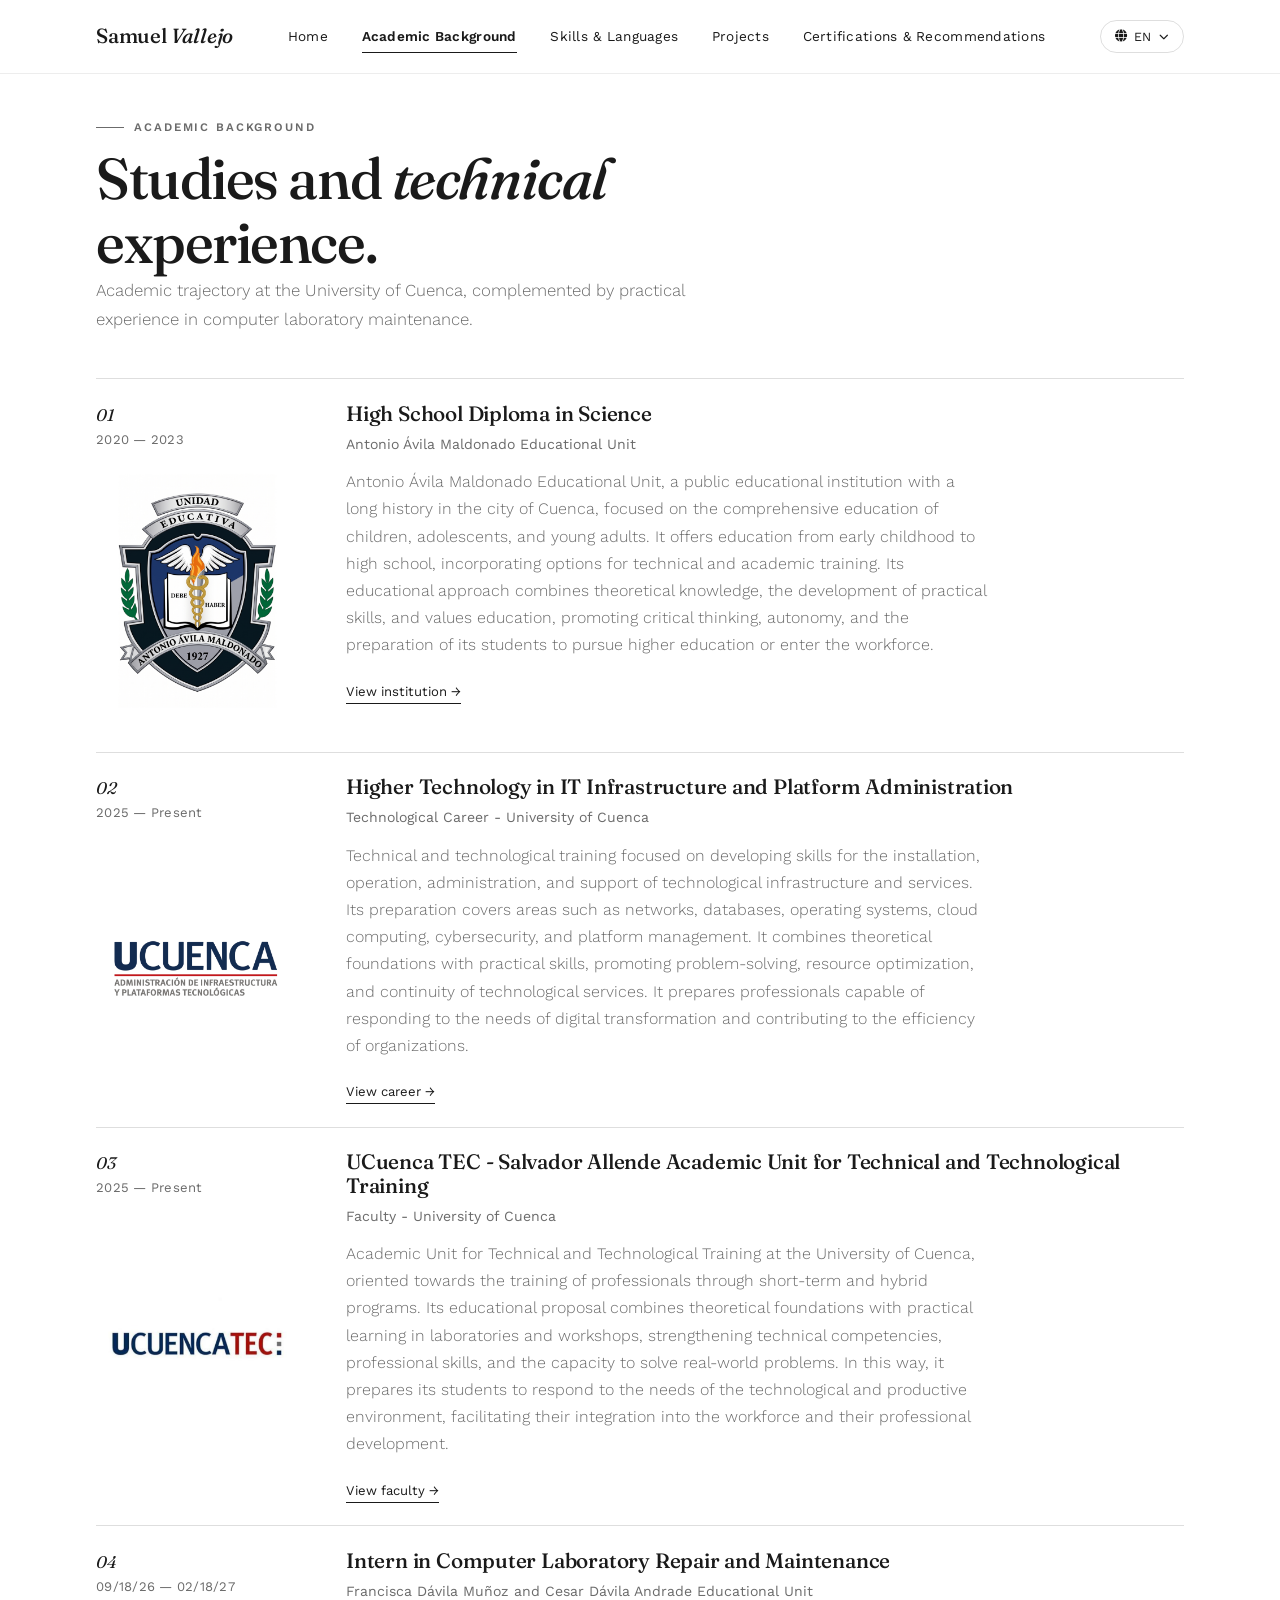
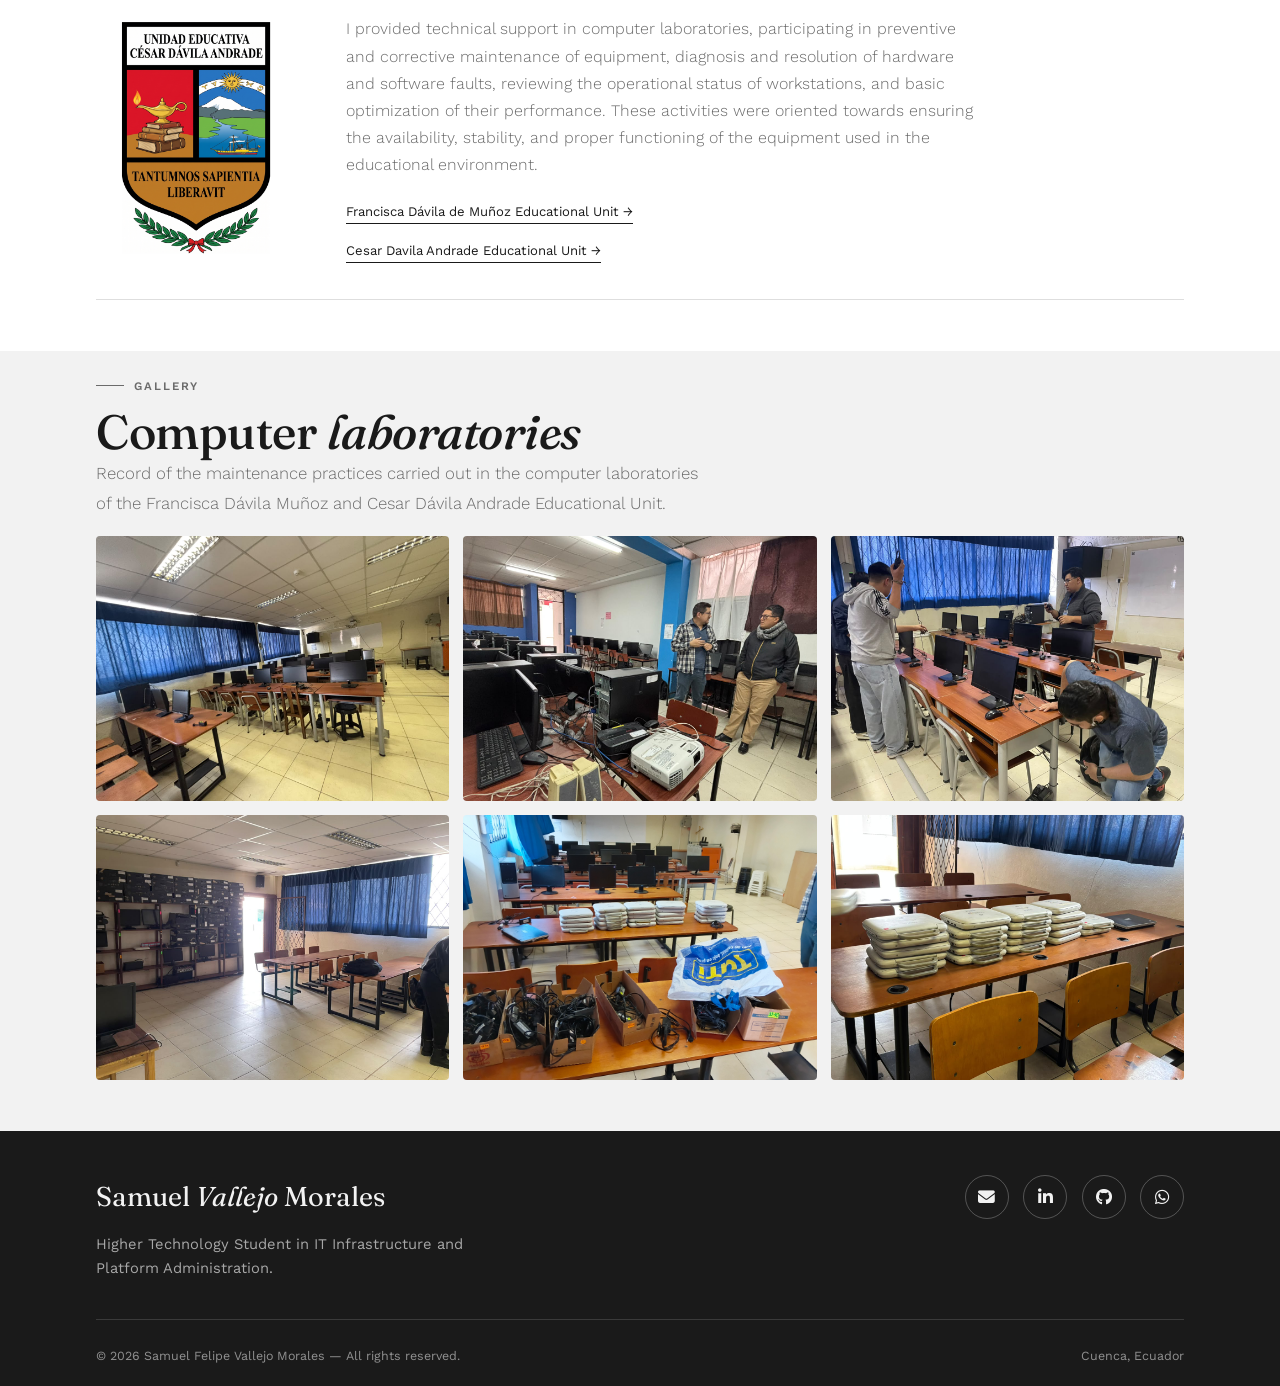
==== eng/academic-background/index.html @ 7c8d4d46 "Add files via upload" ====
<!DOCTYPE html>
<html lang="en">

<head>
  <meta charset="UTF-8">
  <meta name="viewport" content="width=device-width, initial-scale=1.0">
  <title>Academic Background</title>
  <meta name="description"
    content="Academic background, university studies, and practical experience of Samuel Vallejo Morales in computer laboratory maintenance.">
  <meta property="og:title" content="Academic Background · Samuel Vallejo Morales — Student in Cuenca">
  <meta property="og:description"
    content="Academic background, university studies, and practical experience of Samuel Vallejo Morales in computer laboratory maintenance.">
  <meta property="og:image" content="../../img/carnet.jpg">
  <meta property="og:type" content="website">
  <link rel="icon" type="image/x-icon" href="../../img/favicon.ico">
  <link rel="shortcut icon" type="image/x-icon" href="../../img/favicon.ico">
  <link rel="preconnect" href="https://fonts.googleapis.com">
  <link rel="preconnect" href="https://fonts.gstatic.com" crossorigin>
  <link
    href="https://fonts.googleapis.com/css2?family=Fraunces:ital,opsz,wght@0,9..144,300..700;1,9..144,400..600&family=Work+Sans:wght@300;400;500;600;700&display=swap"
    rel="stylesheet">
  <link rel="stylesheet" href="https://cdnjs.cloudflare.com/ajax/libs/font-awesome/6.5.2/css/all.min.css">
  <link rel="stylesheet" href="style.css">

</head>

<body>

  <header class="site-header">
    <div class="nav-row">
      <a class="brand" href="../../eng/">Samuel <em>Vallejo</em></a>
      <nav class="nav-links">
        <a href="../../eng/">Home</a>
        <a href="../academic-background/" class="active">Academic Background</a>
        <a href="../skills-languages/">Skills & Languages</a>
        <a href="../projects/">Projects</a>
        <a href="../certifications-recommendations/">Certifications & Recommendations</a>
      </nav>
      <div class="nav-right">
        <div class="lang-dd">
          <button class="lang-btn" type="button" aria-haspopup="true" aria-label="Select language">
            <i class="fa-solid fa-globe"></i> EN <i class="fa-solid fa-chevron-down chev"></i>
          </button>
          <div class="lang-menu">
            <a href="../../formacion-academica/">Español</a>
            <a href="./" class="current">English</a>
          </div>
        </div>
        <button class="hamburger" type="button" aria-label="Menu">
          <span></span><span></span><span></span>
        </button>
      </div>
    </div>
  </header>
  <div class="mobile-menu">
    <div class="mobile-menu-top">
      <button class="mobile-close" type="button" aria-label="Close">&times;</button>
    </div>
    <nav class="mobile-links">
      <a href="../../eng/">Home</a>
      <a href="../academic-background/" class="active">Academic Background</a>
      <a href="../skills-languages/">Skills & Languages</a>
      <a href="../projects/">Projects</a>
      <a href="../certifications-recommendations/">Certifications & Recommendations</a>
    </nav>
    <div class="mobile-lang">
      <a href="../../formacion-academica/">Español</a>
      <a href="./" class="current">English</a>
    </div>
  </div>

  <main>

    <section class="hero" style="padding-bottom:0;">
      <div class="wrap">
        <div class="section-head reveal">
          <span class="eyebrow">Academic Background</span>
          <h1>Studies and <em>technical</em> experience.</h1>
          <p class="lede">Academic trajectory at the University of Cuenca, complemented by practical experience in
            computer laboratory maintenance.</p>
        </div>
      </div>
    </section>

    <section>
      <div class="wrap">
        <div class="timeline">

          <div class="tl-item reveal">
            <div class="tl-date">2020 — 2023
              <div style="margin-top:.8rem;border-radius:4px;overflow:hidden;background:var(--bg-secondary);">
                <img src="../../img/aam.png" alt="" style="width:100%;display:block;object-fit:cover;aspect-ratio:3/4;">
              </div>
            </div>
            <div class="tl-body">
              <h3>High School Diploma in Science</h3>
              <span class="org">Antonio Ávila Maldonado Educational Unit</span>
              <p>Antonio Ávila Maldonado Educational Unit, a public educational institution with a long history in the
                city of Cuenca, focused on the comprehensive education of children, adolescents, and young adults. It
                offers education
                from early childhood to high school, incorporating options for technical and
                academic training. Its educational approach combines theoretical knowledge, the development of practical
                skills, and
                values education, promoting critical thinking, autonomy, and the preparation of its
                students to pursue higher education or enter the workforce.</p>
              <a class="tl-link" href="https://www.facebook.com/ueantonioavila" target="_blank"
                rel="noopener noreferrer">View institution &rarr;</a>
            </div>
          </div>
          <div class="tl-item reveal">
            <div class="tl-date">2025 — Present
              <div style="margin-top:.8rem;border-radius:4px;overflow:hidden;background:var(--bg-secondary);">
                <img src="../../img/taiptv2.png" alt=""
                  style="width:100%;display:block;object-fit:cover;aspect-ratio:3/4;">
              </div>
            </div>
            <div class="tl-body">
              <h3>Higher Technology in IT Infrastructure and Platform Administration</h3>
              <span class="org">Technological Career - University of Cuenca</span>
              <p>Technical and technological training focused on developing skills for the installation,
                operation, administration, and support of technological infrastructure and services. Its preparation
                covers areas such as networks, databases, operating systems, cloud computing, cybersecurity,
                and platform management. It combines theoretical foundations with practical skills,
                promoting problem-solving, resource optimization, and continuity of
                technological services. It prepares professionals capable of responding to the needs of
                digital transformation and contributing to the efficiency of organizations.</p>
              <a class="tl-link"
                href="https://www.ucuenca.edu.ec/ucuencatec/administracion-de-infraestructura-y-plataformas-tecnologicas/"
                target="_blank" rel="noopener noreferrer">View career &rarr;</a>
            </div>
          </div>
          <div class="tl-item reveal">
            <div class="tl-date">2025 — Present
              <div style="margin-top:.8rem;border-radius:4px;overflow:hidden;background:var(--bg-secondary);">
                <img src="../../img/tec.png" alt="" style="width:100%;display:block;object-fit:cover;aspect-ratio:3/4;">
              </div>
            </div>
            <div class="tl-body">
              <h3>UCuenca TEC - Salvador Allende Academic Unit for Technical and Technological Training</h3>
              <span class="org">Faculty - University of Cuenca</span>
              <p>Academic Unit for Technical and Technological Training at the University of Cuenca,
                oriented towards the training of professionals through short-term
                and hybrid programs. Its educational proposal combines theoretical foundations with
                practical learning in laboratories and workshops, strengthening technical competencies,
                professional skills, and the capacity to solve real-world problems.
                In this way, it prepares its students to respond to the needs
                of the technological and productive environment, facilitating their integration into the workforce
                and their professional development.</p>
              <a class="tl-link" href="https://www.ucuenca.edu.ec/oferta-academica/ucuencatec/" target="_blank"
                rel="noopener noreferrer">View faculty &rarr;</a>
            </div>
          </div>
          <div class="tl-item reveal">
            <div class="tl-date">09/18/26 — 02/18/27
              <div class="tl-carousel" id="practCarousel">
                <div class="tlc-track">
                  <img src="../../img/cesar.png" alt="">
                  <img src="../../img/francisca.png" alt="">
                </div>
                <button class="tlc-arrow tlc-prev" type="button" aria-label="Previous photo">&#8249;</button>
                <button class="tlc-arrow tlc-next" type="button" aria-label="Next photo">&#8250;</button>
              </div>
            </div>
            <div class="tl-body">
              <h3>Intern in Computer Laboratory Repair and Maintenance</h3>
              <span class="org">Francisca Dávila Muñoz and Cesar Dávila Andrade Educational Unit</span>
              <p>I provided technical support in computer laboratories, participating in
                preventive and corrective maintenance of equipment, diagnosis and resolution of hardware and software
                faults, reviewing the operational status of workstations,
                and basic optimization of their performance. These activities were oriented
                towards ensuring the availability, stability, and proper functioning of the equipment
                used in the educational environment.</p>
              <div>
                <a class="tl-link" href="https://fddm.edu.ec/" target="_blank" rel="noopener noreferrer">
                  Francisca Dávila de Muñoz Educational Unit &rarr;
                </a>
              </div>

              <div style="margin-top: 10px;">
                <a class="tl-link" href="https://www.facebook.com/UnidadEducativaCesarDavilaAndrade" target="_blank"
                  rel="noopener noreferrer">
                  Cesar Davila Andrade Educational Unit &rarr;
                </a>
              </div>
            </div>
          </div>
        </div>
      </div>
    </section>

    <section class="section-alt">
      <div class="wrap">
        <div class="section-head reveal">
          <span class="eyebrow">Gallery</span>
          <h2>Computer <em>laboratories</em></h2>
          <p class="lede">Record of the maintenance practices carried out in the computer laboratories of the
            Francisca Dávila Muñoz and Cesar Dávila Andrade Educational Unit.</p>
        </div>
        <div class="gallery reveal">

          <figure><img src="../../img/lab1.jpeg"
              alt="Shelf with monitors and computing equipment undergoing maintenance" loading="lazy"></figure>
          <figure><img src="../../img/lab2.jpeg" alt="Labeled mini PCs on a desk for inspection" loading="lazy">
          </figure>
          <figure><img src="../../img/lab3.jpeg" alt="Network rack with satellite router and switches" loading="lazy">
          </figure>
          <figure><img src="../../img/lab4.jpeg" alt="Computer laboratory with workstations in a row" loading="lazy">
          </figure>
          <figure><img src="../../img/lab5.jpg" alt="Equipment inspection in the computer laboratory" loading="lazy">
          </figure>
          <figure><img src="../../img/lab6.jpeg" alt="Dell workstation ready after maintenance" loading="lazy">
          </figure>
        </div>
      </div>
    </section>

  </main>

  <footer class="site-footer">
    <div class="wrap">
      <div class="footer-top">
        <div class="footer-brand">Samuel <em>Vallejo</em> Morales
          <p>Higher Technology Student in IT Infrastructure and Platform Administration.</p>
        </div>
        <div class="footer-social">
          <a href="mailto:samuel.vallejo@ucuenca.edu.ec" aria-label="Email"><i class="fa-solid fa-envelope"></i></a>
          <a href="https://www.linkedin.com/in/samuel-vallejo-morales/" target="_blank" rel="noopener noreferrer"
            aria-label="LinkedIn"><i class="fa-brands fa-linkedin-in"></i></a>
          <a href="https://github.com/sxmuelvm" target="_blank" rel="noopener noreferrer" aria-label="GitHub"><i
              class="fa-brands fa-github"></i></a>
          <a href="https://wa.me/593998461910" target="_blank" rel="noopener noreferrer" aria-label="WhatsApp"><i
              class="fa-brands fa-whatsapp"></i></a>
        </div>
      </div>
      <div class="footer-bottom">
        <span>&copy; 2026 Samuel Felipe Vallejo Morales — All rights reserved.</span>
        <span>Cuenca, Ecuador</span>
      </div>
    </div>
  </footer>

  <div class="lightbox"><button class="lightbox-close" aria-label="Close">&times;</button><img src="" alt=""></div>
  <script src="script.js"></script>
</body>

</html>
---- eng/academic-background/style.css ----
/* ============ Design tokens ============ */
:root{
  --bg:#FFFFFF;
  --text:#1A1A1A;
  --accent:#6B6B6B;
  --bg-secondary:#F2F2F2;
  --border: rgba(26,26,26,.14);
  --border-soft: rgba(26,26,26,.08);
  --serif:'Fraunces', Georgia, serif;
  --sans:'Work Sans', -apple-system, BlinkMacSystemFont, sans-serif;
  --maxw: 1200px;
}

*,*::before,*::after{box-sizing:border-box;}
html{scroll-behavior:smooth;}
html,body{overflow-x:hidden;}
body{
  margin:0;
  background:var(--bg);
  color:var(--text);
  font-family:var(--sans);
  font-weight:400;
  line-height:1.6;
  -webkit-font-smoothing:antialiased;
}
img{max-width:100%;height:auto;display:block;}
a{color:inherit;text-decoration:none;}
ul{margin:0;padding:0;list-style:none;}
button{font-family:inherit;cursor:pointer;}
.wrap{max-width:var(--maxw);margin:0 auto;padding:0 clamp(20px,5vw,56px);}

h1,h2,h3,h4{
  font-family:var(--serif);
  font-weight:500;
  line-height:1.12;
  margin:0;
  letter-spacing:-0.01em;
}
h1{letter-spacing:-0.025em;}
em, .italic{font-style:italic;font-family:var(--serif);}
p{margin:0 0 1em 0;}
.eyebrow{
  font-family:var(--sans);
  font-size:.72rem;
  letter-spacing:.16em;
  text-transform:uppercase;
  color:var(--accent);
  font-weight:600;
  display:flex;
  align-items:center;
  gap:.65rem;
  margin-bottom:.9em;
}
.eyebrow::before{
  content:'';
  display:block;
  width:28px;height:1px;
  background:var(--accent);
  flex:none;
}

/* ============ Header / Nav ============ */
.site-header{
  position:sticky;top:0;z-index:50;
  background:rgba(255,255,255,.92);
  backdrop-filter:saturate(160%) blur(10px);
  border-bottom:1px solid var(--border-soft);
}
.nav-row{
  display:flex;align-items:center;justify-content:space-between;
  padding:20px clamp(20px,5vw,56px);
  max-width:var(--maxw);margin:0 auto;
}
.brand{
  font-family:var(--serif);
  font-size:1.28rem;
  font-weight:500;
  letter-spacing:-.01em;
  transition:opacity .2s ease;
}
.brand:hover{opacity:.6;}
.brand em{font-style:italic;}
.nav-links{display:flex;align-items:center;gap:2.1rem;}
.nav-links a{
  font-size:.85rem;letter-spacing:.02em;
  position:relative;padding:4px 0;
  color:var(--text);
}
.nav-links a::after{
  content:'';position:absolute;left:0;bottom:-2px;width:0;height:1px;
  background:var(--text);transition:width .25s ease;
}
.nav-links a:hover::after,.nav-links a.active::after{width:100%;}
.nav-links a.active{font-weight:600;}

.nav-right{display:flex;align-items:center;gap:1.4rem;}

/* language dropdown */
.lang-dd{position:relative;}
.lang-btn{
  display:flex;align-items:center;gap:.45rem;
  background:transparent;border:1px solid var(--border);
  padding:.5rem .85rem;border-radius:999px;
  font-size:.78rem;letter-spacing:.03em;color:var(--text);
}
.lang-btn:hover{border-color:var(--text);}
.lang-btn i.chev{font-size:.6rem;transition:transform .2s ease;}
.lang-dd.open .lang-btn i.chev{transform:rotate(180deg);}
.lang-menu{
  position:absolute;right:0;top:calc(100% + 10px);
  background:var(--bg);border:1px solid var(--border);
  border-radius:12px;min-width:180px;
  box-shadow:0 12px 30px rgba(26,26,26,.1);
  padding:.4rem;
  opacity:0;visibility:hidden;transform:translateY(-6px);
  transition:opacity .18s ease, transform .18s ease, visibility .18s;
}
.lang-dd.open .lang-menu{opacity:1;visibility:visible;transform:translateY(0);}
.lang-menu a{
  display:flex;align-items:center;justify-content:space-between;
  padding:.6rem .7rem;border-radius:8px;font-size:.85rem;
}
.lang-menu a:hover{background:var(--bg-secondary);}
.lang-menu a.current{color:var(--accent);}
.lang-menu a.current::after{content:'\2713';font-size:.75rem;}

.hamburger{
  display:none;flex-direction:column;justify-content:center;gap:5px;
  width:34px;height:34px;background:none;border:none;padding:0;
}
.hamburger span{display:block;width:100%;height:1.5px;background:var(--text);transition:all .25s ease;}
.hamburger.open span:nth-child(1){transform:translateY(6.5px) rotate(45deg);}
.hamburger.open span:nth-child(2){opacity:0;}
.hamburger.open span:nth-child(3){transform:translateY(-6.5px) rotate(-45deg);}

.mobile-menu{
  position:fixed;inset:0;width:100%;height:100vh;height:100dvh;
  background:var(--bg);z-index:100;
  display:flex;flex-direction:column;
  transform:translateX(100%);transition:transform .32s ease;
}
.mobile-menu.open{transform:translateX(0);}
.mobile-menu-top{display:flex;justify-content:flex-end;padding:20px clamp(20px,5vw,56px);}
.mobile-close{background:none;border:none;font-size:1.6rem;line-height:1;color:var(--text);width:34px;height:34px;}
.mobile-links{flex:1;display:flex;flex-direction:column;align-items:center;justify-content:center;gap:1.9rem;}
.mobile-links a{font-family:var(--serif);font-size:1.5rem;text-align:center;}
.mobile-lang{display:flex;gap:1rem;justify-content:center;padding-bottom:40px;}
.mobile-lang a{
  border:1px solid var(--border);padding:.55rem 1.1rem;border-radius:999px;font-size:.8rem;
}
.mobile-lang a.current{background:var(--text);color:var(--bg);border-color:var(--text);}

@media (max-width:860px){
  .nav-links{display:none;}
  .hamburger{display:flex;}
}

/* ============ Buttons ============ */
.btn{
  display:inline-flex;align-items:center;gap:.6rem;
  padding:.95rem 1.7rem;border-radius:999px;
  font-size:.85rem;letter-spacing:.02em;font-weight:500;
  border:1px solid var(--text);transition:all .22s ease;
  white-space:nowrap;
}
.btn-primary{background:var(--text);color:var(--bg);}
.btn-primary:hover{background:transparent;color:var(--text);transform:translateY(-2px);box-shadow:0 10px 22px rgba(26,26,26,.14);}
.btn-secondary{background:transparent;color:var(--text);border-color:var(--border);}
.btn-secondary:hover{border-color:var(--text);transform:translateY(-2px);box-shadow:0 8px 18px rgba(26,26,26,.08);}
.btn-tertiary{border:none;padding:.3rem 0;border-bottom:1px solid var(--text);border-radius:0;}
.btn-tertiary:hover{gap:.9rem;}
.btn-row{display:flex;flex-wrap:wrap;gap:1rem;}

/* ============ Sections generic ============ */
section{padding:clamp(14px,2vw,26px) 0 clamp(28px,4vw,52px);}
.section-alt{background:var(--bg-secondary);}
.section-head{max-width:640px;margin-bottom:clamp(10px,2vw,18px);}
.section-head h2{font-size:clamp(2rem,4.4vw,3rem);}
.lede{font-size:1.05rem;font-weight:300;line-height:1.75;color:var(--accent);max-width:620px;}

.grid-2{display:grid;grid-template-columns:1fr 1fr;gap:clamp(28px,6vw,80px);align-items:center;}
@media (max-width:860px){.grid-2{grid-template-columns:1fr;}}
.grid-2.reverse .col-img{order:2;}
@media (max-width:860px){.grid-2.reverse .col-img{order:0;}}

.frame{
  border-radius:4px;overflow:hidden;background:var(--bg-secondary);
  aspect-ratio:4/5;
}
.frame img{width:100%;height:100%;object-fit:cover;}
.frame.wide{aspect-ratio:16/10;}
.hero .frame{margin-top:0;}

.hr{border:none;border-top:1px solid var(--border);margin:0;}

/* ============ Footer ============ */
.site-footer{
  background:var(--text);color:var(--bg-secondary);
  padding:clamp(28px,4vw,44px) 0 20px;
}
.footer-top{
  display:flex;flex-wrap:wrap;justify-content:space-between;gap:24px;
  padding-bottom:24px;border-bottom:1px solid rgba(255,255,255,.14);
}
.footer-brand{font-family:var(--serif);font-size:1.7rem;max-width:420px;}
.footer-brand em{font-style:italic;}
.footer-brand p{color:rgba(242,242,242,.65);font-family:var(--sans);font-size:.92rem;margin-top:.9rem;}
.footer-social{display:flex;gap:.9rem;align-items:flex-start;}
.footer-social a{
  width:44px;height:44px;border-radius:50%;border:1px solid rgba(255,255,255,.25);
  display:flex;align-items:center;justify-content:center;font-size:1.05rem;
  transition:all .2s ease;color:var(--bg-secondary);
}
.footer-social a:hover{background:var(--bg-secondary);color:var(--text);border-color:var(--bg-secondary);}
.footer-bottom{
  display:flex;flex-wrap:wrap;justify-content:space-between;gap:12px;
  padding-top:26px;font-size:.78rem;color:rgba(242,242,242,.55);
}
.footer-bottom a{color:rgba(242,242,242,.75);}
.footer-bottom a:hover{color:var(--bg-secondary);}

/* ============ Misc components ============ */
.tag-list{display:flex;flex-wrap:wrap;gap:.55rem;}
.tag{
  border:1px solid var(--border);border-radius:999px;padding:.4rem .95rem;
  font-size:.78rem;color:var(--accent);transition:all .2s ease;
}
.tag:hover{background:var(--text);color:var(--bg);border-color:var(--text);}

.gallery{
  display:grid;grid-template-columns:repeat(3,1fr);gap:14px;
}
@media (max-width:720px){.gallery{grid-template-columns:repeat(2,1fr);}}
.gallery figure{margin:0;border-radius:4px;overflow:hidden;aspect-ratio:4/3;background:var(--bg-secondary);cursor:zoom-in;}
.gallery img{width:100%;height:100%;object-fit:cover;transition:transform .5s ease;}
.gallery figure:hover img{transform:scale(1.05);}

.lightbox{
  position:fixed;inset:0;background:rgba(26,26,26,.94);z-index:200;
  display:flex;align-items:center;justify-content:center;padding:5vw;
  opacity:0;visibility:hidden;transition:opacity .25s ease,visibility .25s;
}
.lightbox.open{opacity:1;visibility:visible;}
.lightbox img{max-width:100%;max-height:88vh;border-radius:4px;}
.lightbox-close{
  position:absolute;top:26px;right:clamp(20px,5vw,56px);
  background:none;border:none;color:#fff;font-size:2rem;line-height:1;
}

.skills-grid{
  display:grid;grid-template-columns:repeat(4,1fr);gap:14px;
}
@media (max-width:960px){.skills-grid{grid-template-columns:repeat(3,1fr);}}
@media (max-width:620px){.skills-grid{grid-template-columns:repeat(2,1fr);}}
.skill-card{
  background:var(--bg);border:1px solid var(--border);border-radius:10px;
  padding:1.6rem 1rem;text-align:center;
  display:flex;flex-direction:column;align-items:center;gap:.75rem;
  transition:border-color .22s ease, transform .22s ease, box-shadow .22s ease;
}
.skill-card:hover{border-color:var(--text);transform:translateY(-4px);box-shadow:0 14px 28px rgba(26,26,26,.09);}
.skill-card i{font-size:1.7rem;color:var(--text);transition:transform .22s ease;}
.skill-card:hover i{transform:scale(1.12);}
.skill-card .dot{width:8px;height:8px;border-radius:50%;background:var(--border);transition:background .22s ease;}
.skill-card:hover .dot{background:var(--text);}
.skill-card .noicon{
  font-family:var(--serif);font-style:italic;font-size:1.15rem;color:var(--accent);
}
.skill-card span{font-size:.82rem;letter-spacing:.01em;}
.skill-group-label{
  font-size:.72rem;letter-spacing:.14em;text-transform:uppercase;color:var(--accent);
  margin:1.4rem 0 .7rem;font-weight:600;
  display:flex;align-items:center;gap:.65rem;
}
.skill-group-label::after{content:'';flex:1;height:1px;background:var(--border);}
.skill-group-label:first-child{margin-top:0;}

.timeline{display:flex;flex-direction:column;counter-reset:tl;}
.tl-item{
  display:grid;grid-template-columns:200px 1fr;gap:clamp(20px,4vw,50px);
  padding:1.4rem 0;border-top:1px solid var(--border);
  counter-increment:tl;
}
.tl-item:last-child{border-bottom:1px solid var(--border);}
@media (max-width:720px){.tl-item{grid-template-columns:1fr;gap:.6rem;}}
.tl-date{font-size:.82rem;color:var(--accent);letter-spacing:.02em;padding-top:1.7rem;position:relative;}
.tl-date::before{
  content:counter(tl,decimal-leading-zero);
  position:absolute;top:0;left:0;
  font-family:var(--serif);font-style:italic;font-size:1.05rem;color:var(--text);
}
.tl-body h3{font-size:1.3rem;margin-bottom:.5rem;}
.tl-body .org{font-size:.88rem;color:var(--accent);margin-bottom:.8rem;display:block;}
.tl-body p{color:var(--accent);font-weight:300;line-height:1.7;max-width:640px;}
.tl-link{font-size:.82rem;border-bottom:1px solid var(--text);padding-bottom:1px;display:inline-block;margin-top:.4rem;transition:padding-left .2s ease;}
.tl-link:hover{padding-left:4px;}

.proj-card{
  border:1px solid var(--border);border-radius:6px;overflow:hidden;
  display:grid;grid-template-columns:1.1fr 1fr;
  transition:box-shadow .3s ease, transform .3s ease, border-color .3s ease;
}
.proj-card:hover{box-shadow:0 20px 44px rgba(26,26,26,.12);transform:translateY(-4px);border-color:var(--text);}
@media (max-width:780px){.proj-card{grid-template-columns:1fr;}}
.proj-card .p-body{padding:clamp(28px,4vw,52px);display:flex;flex-direction:column;justify-content:center;gap:1rem;}
.proj-card .p-media{background:var(--bg-secondary);min-height:260px;display:flex;align-items:center;justify-content:center;position:relative;overflow:hidden;}
.proj-card .p-media i{font-size:3.4rem;color:var(--border);transition:transform .4s ease;}
.proj-card:hover .p-media i{transform:scale(1.1) rotate(-4deg);}
.proj-card + .proj-card{margin-top:28px;}

.cert-list{columns:2;column-gap:48px;}
@media (max-width:720px){.cert-list{columns:1;}}
.cert-list li{
  padding:.85rem 0;border-bottom:1px solid var(--border-soft);
  font-size:.95rem;break-inside:avoid;display:flex;gap:.7rem;
  transition:padding-left .2s ease;
}
.cert-list li:hover{padding-left:8px;}
.cert-list li i{color:var(--accent);margin-top:.3rem;font-size:.75rem;transition:color .2s ease;}
.cert-list li:hover i{color:var(--text);}

.quote-block{
  border-left:2px solid var(--text);padding-left:clamp(24px,4vw,48px);max-width:780px;
  position:relative;
}
.quote-block::before{
  content:'C';
  position:absolute;top:-.5rem;left:clamp(24px,4vw,48px);
  font-family:var(--serif);font-style:italic;font-size:4.5rem;color:var(--border);
  line-height:1;z-index:0;
}
.quote-block p{position:relative;font-family:var(--serif);font-style:italic;font-size:clamp(1.25rem,2.4vw,1.65rem);line-height:1.45;color:var(--text);}
.quote-block cite{font-style:normal;font-size:.85rem;color:var(--accent);display:block;margin-top:1.3rem;}

.link-card{
  display:flex;align-items:center;justify-content:space-between;gap:20px;
  padding:1.6rem 14px;margin:0 -14px;border-top:1px solid var(--border);
  border-radius:6px;transition:background .25s ease;
  counter-increment:lc;
}
.wrap:has(.link-card){counter-reset:lc;}
.link-card:last-child{border-bottom:1px solid var(--border);}
.link-card:hover{background:var(--bg-secondary);}
.link-card .lc-left{display:flex;align-items:center;gap:1.1rem;}
.link-card .lc-left::before{
  content:counter(lc,decimal-leading-zero);
  font-family:var(--serif);font-style:italic;font-size:1rem;color:var(--border);
  flex:none;
}
.link-card .lc-left i{font-size:1.3rem;color:var(--accent);}
.link-card h3{font-size:1.15rem;font-weight:500;}
.link-card p{margin:.15rem 0 0;color:var(--accent);font-size:.85rem;}
.link-card .arrow{font-size:1.1rem;transition:transform .2s ease;}
.link-card:hover .arrow{transform:translateX(5px);}

.hero{padding-top:clamp(24px,4vw,44px);position:relative;overflow:hidden;}
.hero::before{content:none;}
.hero-grid{display:grid;grid-template-columns:.85fr 1.15fr;gap:clamp(30px,6vw,70px);align-items:center;}
@media (max-width:900px){.hero-grid{grid-template-columns:1fr;}}
.hero h1{font-size:clamp(2.3rem,5.2vw,3.6rem);}
.hero .role{font-size:1.05rem;color:var(--accent);margin-top:1rem;max-width:480px;font-weight:300;line-height:1.6;}
.contact-line{display:flex;flex-wrap:wrap;gap:1.4rem;margin:1.6rem 0 2.1rem;font-size:.85rem;color:var(--accent);}
.contact-line span{display:flex;align-items:center;gap:.5rem;transition:color .2s ease;}
.contact-line span:hover{color:var(--text);}
.contact-line i{font-size:.85rem;}

.reveal{opacity:0;transform:translateY(22px);transition:opacity .7s ease, transform .7s ease;}
.reveal.in{opacity:1;transform:translateY(0);}
.skills-grid .skill-card:nth-child(1).reveal{transition-delay:.02s}
.skills-grid .skill-card:nth-child(2).reveal{transition-delay:.06s}
.skills-grid .skill-card:nth-child(3).reveal{transition-delay:.1s}
.skills-grid .skill-card:nth-child(4).reveal{transition-delay:.14s}

@media (prefers-reduced-motion: reduce){
  html{scroll-behavior:auto;}
  .reveal{opacity:1;transform:none;transition:none;}
  *{animation-duration:.01ms !important;transition-duration:.01ms !important;}
}

.mobile-links a.active {
  color: var(--text);
  text-decoration: underline;
  text-decoration-color: var(--text);
  text-decoration-thickness: 2px;
  text-underline-offset: 4px;
}

/* ============ Carrusel (tarjeta Practicante) ============ */
.tl-carousel {
  position: relative;
  margin-top: .8rem;
  border-radius: 4px;
  overflow: hidden;          /* CLAVE: sin esto no se ve el deslizamiento */
  background: var(--bg-secondary);
  aspect-ratio: 3/4;
  cursor: grab;
  touch-action: pan-y;
  user-select: none;
}
.tl-carousel:active { cursor: grabbing; }

.tlc-track {
  display: flex;
  width: 200%;
  height: 100%;
  transition: transform .55s cubic-bezier(0.34, 1.56, 0.64, 1);
}
.tlc-track.dragging { transition: none; }

.tlc-track img {
  width: 50%;
  height: 100%;
  object-fit: cover;
  flex: none;
  pointer-events: none;
}
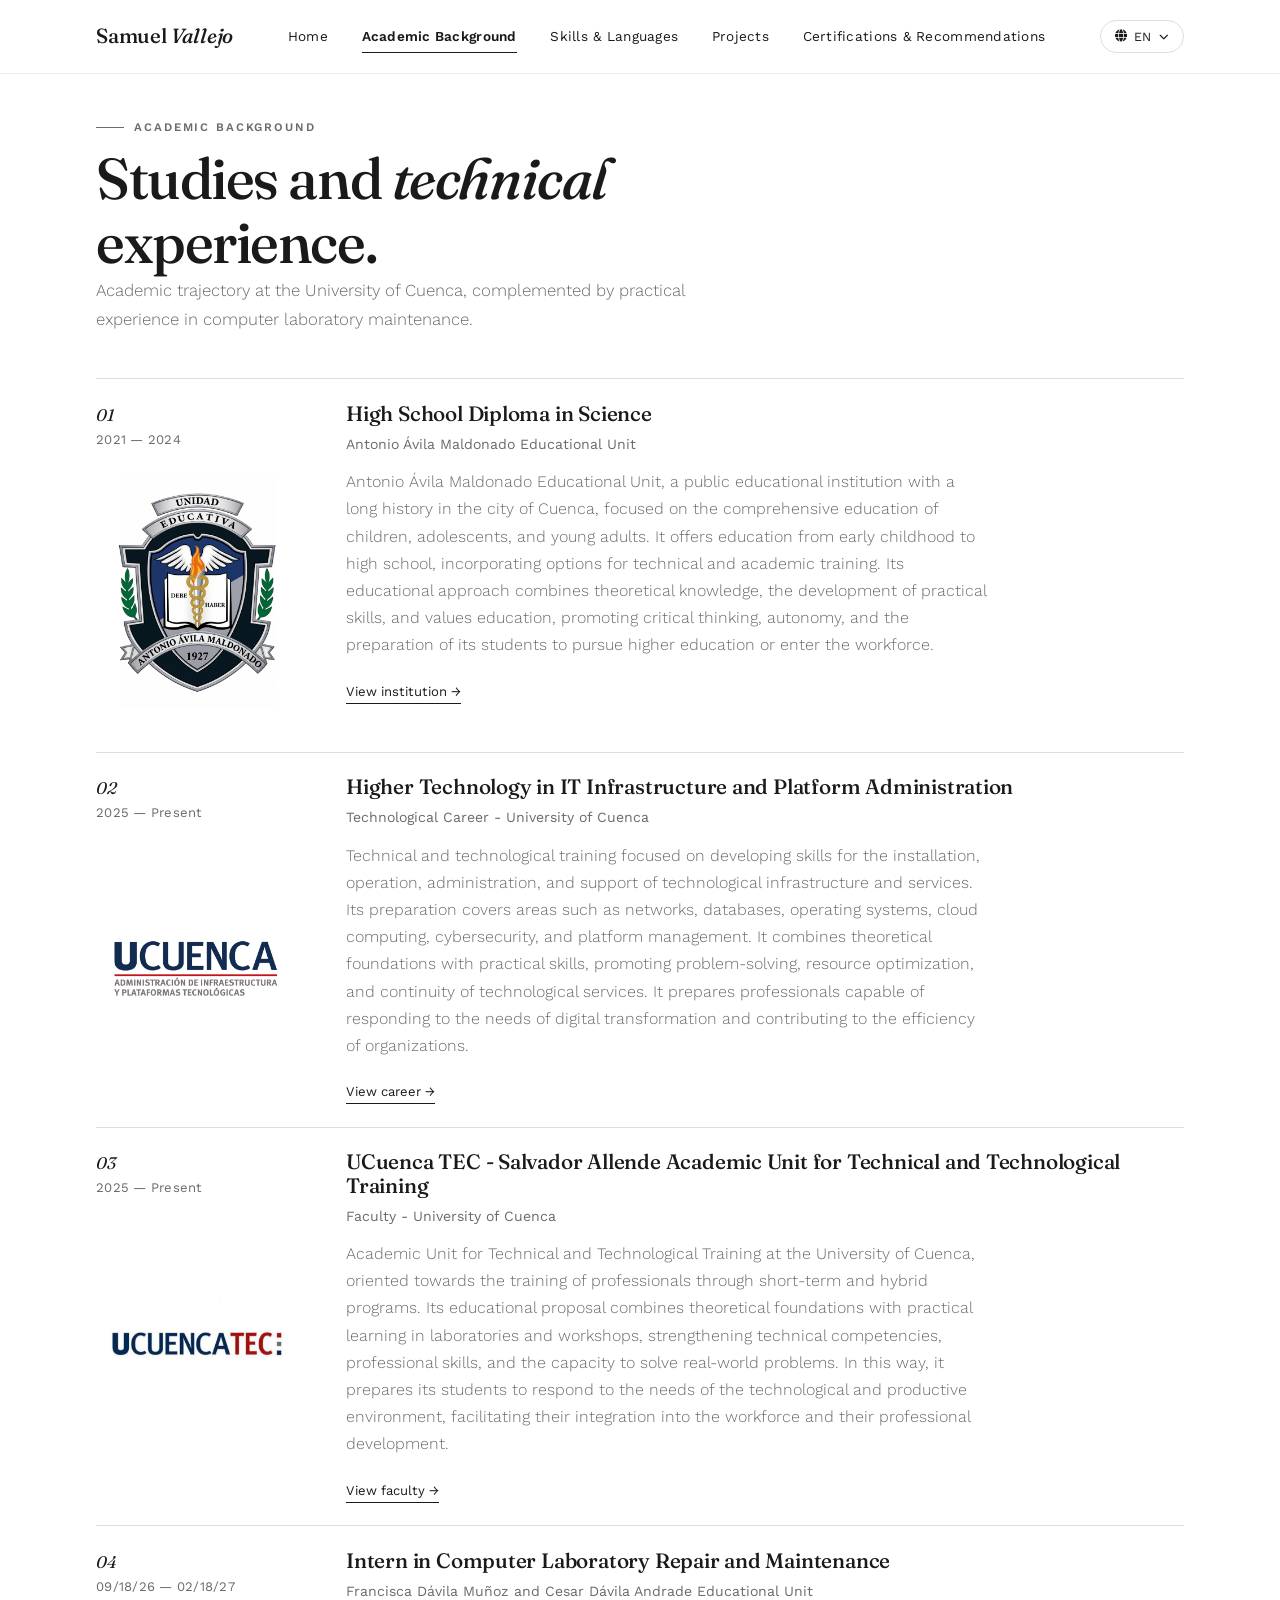
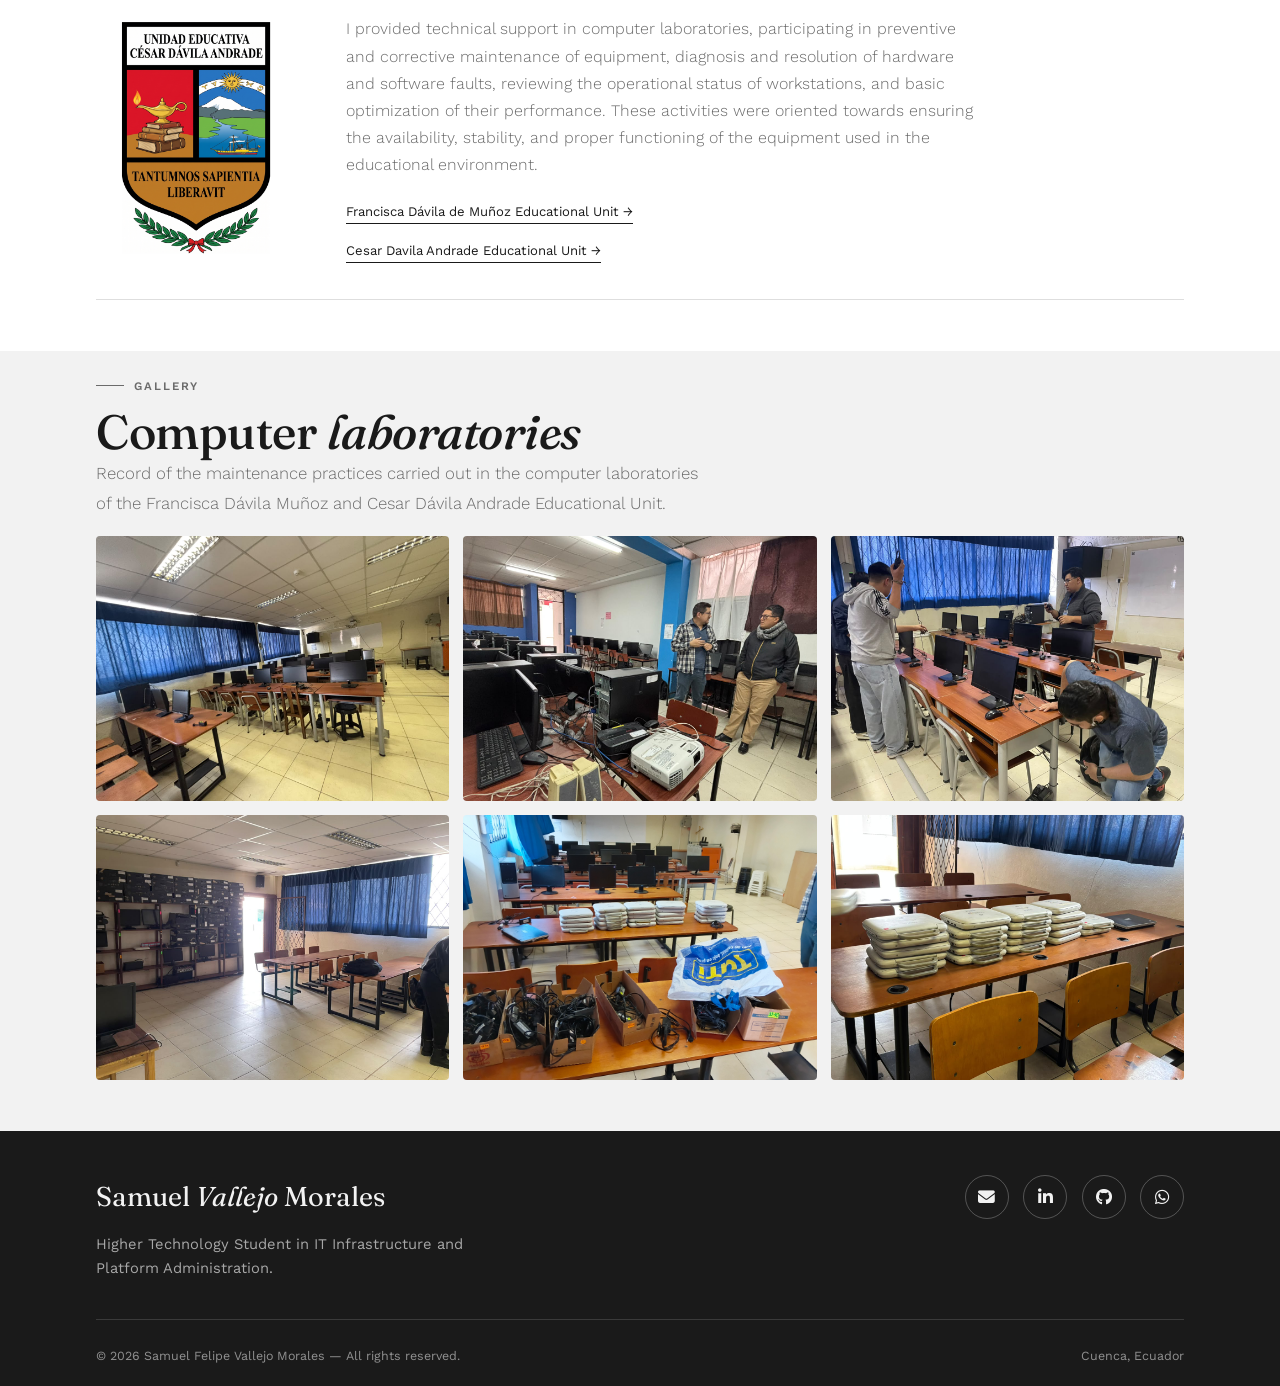
==== commit 12545393: "Update index.html" ====
--- a/eng/academic-background/index.html
+++ b/eng/academic-background/index.html
@@ -87,7 +87,7 @@
         <div class="timeline">
 
           <div class="tl-item reveal">
-            <div class="tl-date">2020 — 2023
+            <div class="tl-date">2021 — 2024
               <div style="margin-top:.8rem;border-radius:4px;overflow:hidden;background:var(--bg-secondary);">
                 <img src="../../img/aam.png" alt="" style="width:100%;display:block;object-fit:cover;aspect-ratio:3/4;">
               </div>
@@ -243,4 +243,4 @@
   <script src="script.js"></script>
 </body>
 
-</html>+</html>
